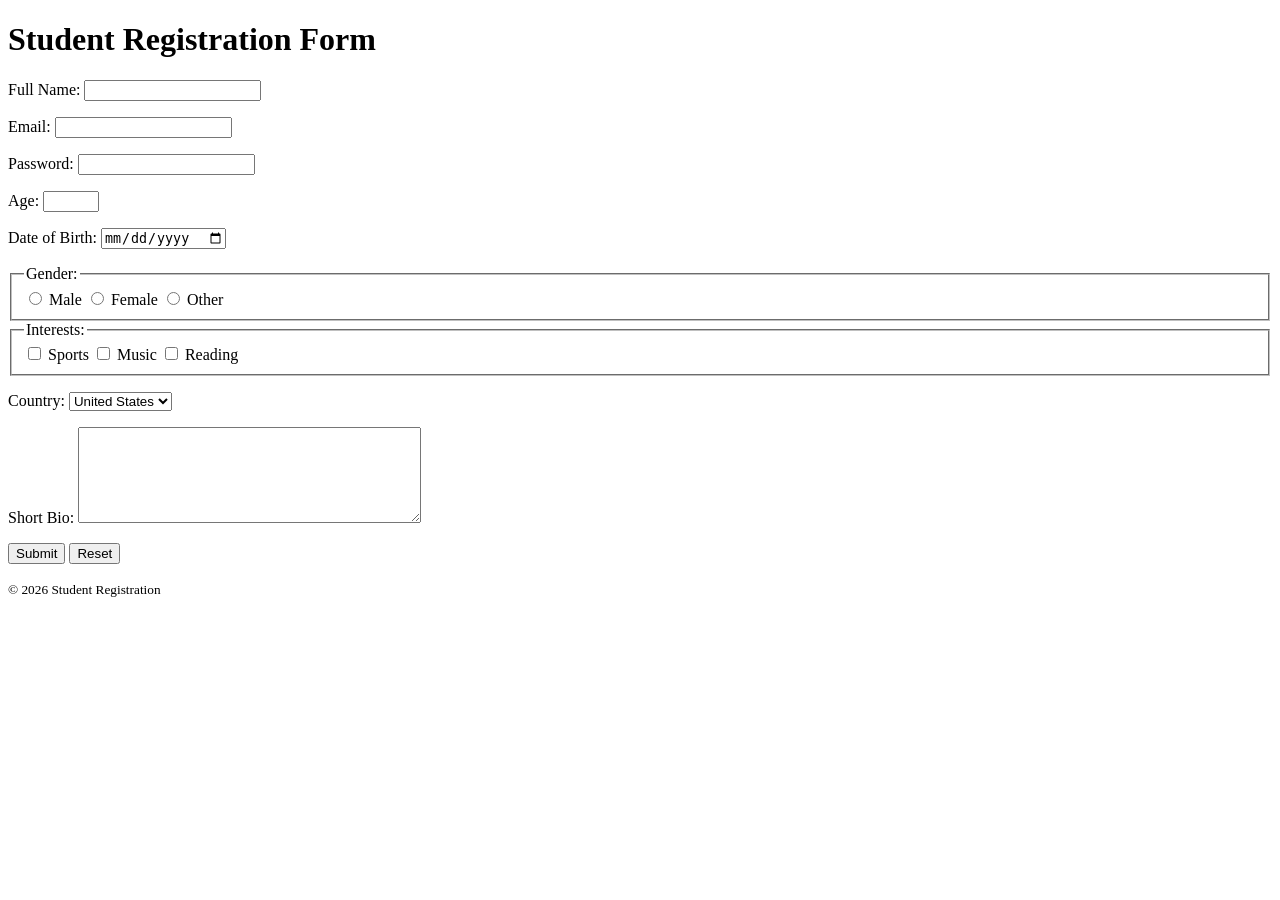
==== index/index.html @ 28150717 "HW html index registration form + favicon" ====
<!doctype html>
<html lang="en">
  <head>
    <meta charset="UTF-8">
    <meta name="viewport" content="width=device-width, initial-scale=1.0">
    <meta name="description" content="Student registration form">
    <title>Student Registration Form</title>
    <link rel="icon" href="favicon.svg" type="image/svg+xml">
  </head>
  <body>
    <header>
      <h1>Student Registration Form</h1>
    </header>

    <main>
      <form action="#" method="post">
        <p>
          <label for="full-name">Full Name:</label>
          <input id="full-name" name="fullName" type="text" autocomplete="name" required>
        </p>

        <p>
          <label for="email">Email:</label>
          <input id="email" name="email" type="email" autocomplete="email" required>
        </p>

        <p>
          <label for="password">Password:</label>
          <input id="password" name="password" type="password" autocomplete="new-password" required>
        </p>

        <p>
          <label for="age">Age:</label>
          <input id="age" name="age" type="number" min="1" max="120">
        </p>

        <p>
          <label for="date-of-birth">Date of Birth:</label>
          <input id="date-of-birth" name="dateOfBirth" type="date">
        </p>

        <fieldset>
          <legend>Gender:</legend>

          <label>
            <input name="gender" type="radio" value="male">
            Male
          </label>

          <label>
            <input name="gender" type="radio" value="female">
            Female
          </label>

          <label>
            <input name="gender" type="radio" value="other">
            Other
          </label>
        </fieldset>

        <fieldset>
          <legend>Interests:</legend>

          <label>
            <input name="interests" type="checkbox" value="sports">
            Sports
          </label>

          <label>
            <input name="interests" type="checkbox" value="music">
            Music
          </label>

          <label>
            <input name="interests" type="checkbox" value="reading">
            Reading
          </label>
        </fieldset>

        <p>
          <label for="country">Country:</label>
          <select id="country" name="country">
            <option value="us">United States</option>
            <option value="ua">Ukraine</option>
            <option value="de">Germany</option>
            <option value="pl">Poland</option>
            <option value="other">Other</option>
          </select>
        </p>

        <p>
          <label for="short-bio">Short Bio:</label>
          <textarea id="short-bio" name="shortBio" rows="6" cols="40"></textarea>
        </p>

        <p>
          <button type="submit">Submit</button>
          <button type="reset">Reset</button>
        </p>
      </form>
    </main>

    <footer>
      <small>&copy; 2026 Student Registration</small>
    </footer>
  </body>
</html>
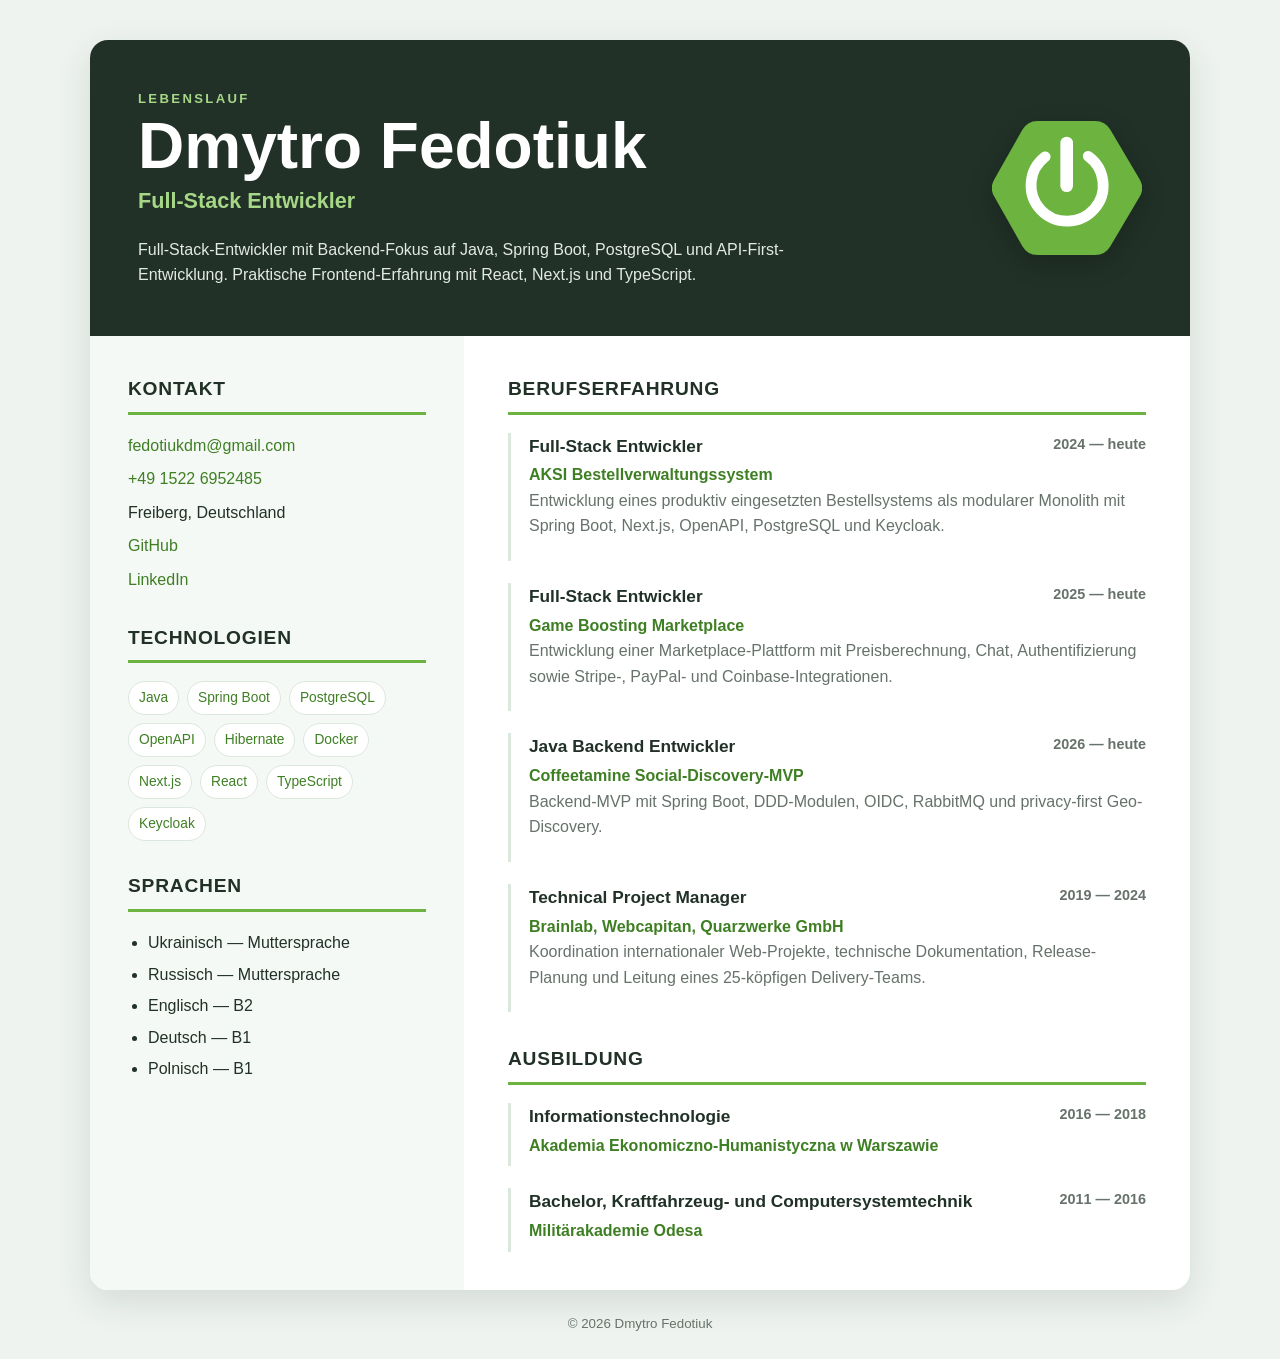
==== commit 160cbc10: "HW html css CV" ====
--- a/index/index.html
+++ b/index/index.html
@@ -1,107 +1,170 @@
 <!doctype html>
-<html lang="en">
+<html lang="de">
   <head>
     <meta charset="UTF-8">
     <meta name="viewport" content="width=device-width, initial-scale=1.0">
-    <meta name="description" content="Student registration form">
-    <title>Student Registration Form</title>
+    <meta
+      name="description"
+      content="Lebenslauf von Dmytro Fedotiuk, Full-Stack Entwickler mit Schwerpunkt Java und Spring Boot."
+    >
+    <title>Dmytro Fedotiuk | CV</title>
     <link rel="icon" href="favicon.svg" type="image/svg+xml">
+    <link rel="stylesheet" href="styles.css">
   </head>
   <body>
-    <header>
-      <h1>Student Registration Form</h1>
-    </header>
+    <main class="cv">
+      <header class="hero">
+        <div class="hero__text">
+          <p class="eyebrow">Lebenslauf</p>
+          <h1>Dmytro Fedotiuk</h1>
+          <p class="job-title">Full-Stack Entwickler</p>
+          <p class="intro">
+            Full-Stack-Entwickler mit Backend-Fokus auf Java, Spring Boot, PostgreSQL und
+            API-First-Entwicklung. Praktische Frontend-Erfahrung mit React, Next.js und
+            TypeScript.
+          </p>
+        </div>
 
-    <main>
-      <form action="#" method="post">
-        <p>
-          <label for="full-name">Full Name:</label>
-          <input id="full-name" name="fullName" type="text" autocomplete="name" required>
-        </p>
+        <img
+          class="hero__logo"
+          src="springboot.svg"
+          alt="Spring Boot Logo"
+          width="190"
+          height="170"
+        >
+      </header>
 
-        <p>
-          <label for="email">Email:</label>
-          <input id="email" name="email" type="email" autocomplete="email" required>
-        </p>
+      <div class="cv__layout">
+        <aside class="sidebar">
+          <section>
+            <h2>Kontakt</h2>
+            <address class="contact-list">
+              <a href="mailto:fedotiukdm@gmail.com">fedotiukdm@gmail.com</a>
+              <a href="tel:+4915226952485">+49 1522 6952485</a>
+              <span>Freiberg, Deutschland</span>
+              <a href="https://github.com/fedotiuk-dm">GitHub</a>
+              <a href="https://linkedin.com/in/fedotiukdm">LinkedIn</a>
+            </address>
+          </section>
 
-        <p>
-          <label for="password">Password:</label>
-          <input id="password" name="password" type="password" autocomplete="new-password" required>
-        </p>
+          <section>
+            <h2>Technologien</h2>
+            <div class="tags">
+              <span>Java</span>
+              <span>Spring Boot</span>
+              <span>PostgreSQL</span>
+              <span>OpenAPI</span>
+              <span>Hibernate</span>
+              <span>Docker</span>
+              <span>Next.js</span>
+              <span>React</span>
+              <span>TypeScript</span>
+              <span>Keycloak</span>
+            </div>
+          </section>
 
-        <p>
-          <label for="age">Age:</label>
-          <input id="age" name="age" type="number" min="1" max="120">
-        </p>
+          <section>
+            <h2>Sprachen</h2>
+            <ul class="simple-list">
+              <li>Ukrainisch — Muttersprache</li>
+              <li>Russisch — Muttersprache</li>
+              <li>Englisch — B2</li>
+              <li>Deutsch — B1</li>
+              <li>Polnisch — B1</li>
+            </ul>
+          </section>
+        </aside>
 
-        <p>
-          <label for="date-of-birth">Date of Birth:</label>
-          <input id="date-of-birth" name="dateOfBirth" type="date">
-        </p>
+        <div class="content">
+          <section>
+            <h2>Berufserfahrung</h2>
 
-        <fieldset>
-          <legend>Gender:</legend>
+            <article class="entry">
+              <div class="entry__heading">
+                <div>
+                  <h3>Full-Stack Entwickler</h3>
+                  <p>AKSI Bestellverwaltungssystem</p>
+                </div>
+                <time>2024 — heute</time>
+              </div>
+              <p>
+                Entwicklung eines produktiv eingesetzten Bestellsystems als modularer Monolith
+                mit Spring Boot, Next.js, OpenAPI, PostgreSQL und Keycloak.
+              </p>
+            </article>
 
-          <label>
-            <input name="gender" type="radio" value="male">
-            Male
-          </label>
+            <article class="entry">
+              <div class="entry__heading">
+                <div>
+                  <h3>Full-Stack Entwickler</h3>
+                  <p>Game Boosting Marketplace</p>
+                </div>
+                <time>2025 — heute</time>
+              </div>
+              <p>
+                Entwicklung einer Marketplace-Plattform mit Preisberechnung, Chat,
+                Authentifizierung sowie Stripe-, PayPal- und Coinbase-Integrationen.
+              </p>
+            </article>
 
-          <label>
-            <input name="gender" type="radio" value="female">
-            Female
-          </label>
+            <article class="entry">
+              <div class="entry__heading">
+                <div>
+                  <h3>Java Backend Entwickler</h3>
+                  <p>Coffeetamine Social-Discovery-MVP</p>
+                </div>
+                <time>2026 — heute</time>
+              </div>
+              <p>
+                Backend-MVP mit Spring Boot, DDD-Modulen, OIDC, RabbitMQ und
+                privacy-first Geo-Discovery.
+              </p>
+            </article>
 
-          <label>
-            <input name="gender" type="radio" value="other">
-            Other
-          </label>
-        </fieldset>
+            <article class="entry">
+              <div class="entry__heading">
+                <div>
+                  <h3>Technical Project Manager</h3>
+                  <p>Brainlab, Webcapitan, Quarzwerke GmbH</p>
+                </div>
+                <time>2019 — 2024</time>
+              </div>
+              <p>
+                Koordination internationaler Web-Projekte, technische Dokumentation,
+                Release-Planung und Leitung eines 25-köpfigen Delivery-Teams.
+              </p>
+            </article>
+          </section>
 
-        <fieldset>
-          <legend>Interests:</legend>
+          <section>
+            <h2>Ausbildung</h2>
 
-          <label>
-            <input name="interests" type="checkbox" value="sports">
-            Sports
-          </label>
+            <article class="entry entry--compact">
+              <div class="entry__heading">
+                <div>
+                  <h3>Informationstechnologie</h3>
+                  <p>Akademia Ekonomiczno-Humanistyczna w Warszawie</p>
+                </div>
+                <time>2016 — 2018</time>
+              </div>
+            </article>
 
-          <label>
-            <input name="interests" type="checkbox" value="music">
-            Music
-          </label>
-
-          <label>
-            <input name="interests" type="checkbox" value="reading">
-            Reading
-          </label>
-        </fieldset>
-
-        <p>
-          <label for="country">Country:</label>
-          <select id="country" name="country">
-            <option value="us">United States</option>
-            <option value="ua">Ukraine</option>
-            <option value="de">Germany</option>
-            <option value="pl">Poland</option>
-            <option value="other">Other</option>
-          </select>
-        </p>
-
-        <p>
-          <label for="short-bio">Short Bio:</label>
-          <textarea id="short-bio" name="shortBio" rows="6" cols="40"></textarea>
-        </p>
-
-        <p>
-          <button type="submit">Submit</button>
-          <button type="reset">Reset</button>
-        </p>
-      </form>
+            <article class="entry entry--compact">
+              <div class="entry__heading">
+                <div>
+                  <h3>Bachelor, Kraftfahrzeug- und Computersystemtechnik</h3>
+                  <p>Militärakademie Odesa</p>
+                </div>
+                <time>2011 — 2016</time>
+              </div>
+            </article>
+          </section>
+        </div>
+      </div>
     </main>
 
     <footer>
-      <small>&copy; 2026 Student Registration</small>
+      <small>&copy; 2026 Dmytro Fedotiuk</small>
     </footer>
   </body>
 </html>
--- a/index/styles.css
+++ b/index/styles.css
@@ -0,0 +1,294 @@
+:root {
+  --green: #6db33f;
+  --green-dark: #3f7f24;
+  --ink: #213127;
+  --muted: #66726a;
+  --paper: #ffffff;
+  --background: #eef3ef;
+  --line: #dce7de;
+}
+
+* {
+  box-sizing: border-box;
+}
+
+body {
+  margin: 0;
+  color: var(--ink);
+  background: var(--background);
+  font-family: Arial, Helvetica, sans-serif;
+  line-height: 1.6;
+}
+
+a {
+  color: var(--green-dark);
+  text-decoration: none;
+  transition: color 0.2s ease, transform 0.2s ease;
+}
+
+a:hover {
+  color: var(--ink);
+  transform: translateX(4px);
+}
+
+.cv {
+  width: min(1100px, calc(100% - 40px));
+  margin: 40px auto 20px;
+  overflow: hidden;
+  background: var(--paper);
+  border-radius: 18px;
+  box-shadow: 0 12px 35px rgb(33 49 39 / 12%);
+}
+
+.hero {
+  display: flex;
+  align-items: center;
+  justify-content: space-between;
+  gap: 40px;
+  padding: 48px;
+  color: white;
+  background: var(--ink);
+}
+
+.hero__text {
+  max-width: 720px;
+}
+
+.eyebrow {
+  margin: 0 0 4px;
+  color: #a6d787;
+  font-size: 0.82rem;
+  font-weight: 700;
+  letter-spacing: 0.18em;
+  text-transform: uppercase;
+}
+
+h1,
+h2,
+h3,
+p {
+  margin-top: 0;
+}
+
+h1 {
+  margin-bottom: 4px;
+  font-size: clamp(2.2rem, 6vw, 4rem);
+  line-height: 1.05;
+}
+
+.job-title {
+  margin-bottom: 18px;
+  color: #a6d787;
+  font-size: 1.35rem;
+  font-weight: 700;
+}
+
+.intro {
+  margin-bottom: 0;
+  color: #e3eae5;
+}
+
+.hero__logo {
+  width: 150px;
+  height: auto;
+  flex: 0 0 auto;
+  filter: drop-shadow(0 8px 12px rgb(0 0 0 / 20%));
+  transition: transform 0.25s ease;
+}
+
+.hero__logo:hover {
+  transform: rotate(5deg) scale(1.05);
+}
+
+.cv__layout {
+  display: flex;
+  align-items: stretch;
+}
+
+.sidebar {
+  display: flex;
+  width: 34%;
+  flex-direction: column;
+  gap: 30px;
+  padding: 38px;
+  background: #f5f9f5;
+}
+
+.content {
+  display: flex;
+  width: 66%;
+  flex-direction: column;
+  gap: 32px;
+  padding: 38px 44px;
+}
+
+h2 {
+  margin-bottom: 18px;
+  padding-bottom: 7px;
+  border-bottom: 3px solid var(--green);
+  font-size: 1.2rem;
+  letter-spacing: 0.04em;
+  text-transform: uppercase;
+}
+
+.contact-list {
+  display: flex;
+  flex-direction: column;
+  gap: 8px;
+  font-style: normal;
+  overflow-wrap: anywhere;
+}
+
+.contact-list a {
+  width: fit-content;
+}
+
+.tags {
+  display: flex;
+  flex-wrap: wrap;
+  gap: 8px;
+}
+
+.tags span {
+  padding: 5px 10px;
+  color: var(--green-dark);
+  background: white;
+  border: 1px solid var(--line);
+  border-radius: 999px;
+  font-size: 0.86rem;
+  transition: color 0.2s ease, background 0.2s ease, transform 0.2s ease;
+}
+
+.tags span:hover {
+  color: white;
+  background: var(--green-dark);
+  transform: translateY(-2px);
+}
+
+.simple-list {
+  margin: 0;
+  padding-left: 20px;
+}
+
+.simple-list li + li {
+  margin-top: 6px;
+}
+
+.entry {
+  padding: 0 0 22px 18px;
+  border-left: 3px solid var(--line);
+  transition: border-color 0.2s ease, transform 0.2s ease;
+}
+
+.entry:hover {
+  border-left-color: var(--green);
+  transform: translateX(5px);
+}
+
+.entry + .entry {
+  margin-top: 22px;
+}
+
+.entry--compact {
+  padding-bottom: 8px;
+}
+
+.entry__heading {
+  display: flex;
+  align-items: flex-start;
+  justify-content: space-between;
+  gap: 20px;
+}
+
+.entry h3 {
+  margin-bottom: 2px;
+  font-size: 1.08rem;
+}
+
+.entry p {
+  margin-bottom: 0;
+  color: var(--muted);
+}
+
+.entry__heading p {
+  color: var(--green-dark);
+  font-weight: 700;
+}
+
+time {
+  flex: 0 0 auto;
+  color: var(--muted);
+  font-size: 0.9rem;
+  font-weight: 700;
+}
+
+footer {
+  padding: 0 20px 24px;
+  color: var(--muted);
+  text-align: center;
+}
+
+@media (max-width: 760px) {
+  .cv {
+    width: min(100% - 24px, 620px);
+    margin-top: 12px;
+  }
+
+  .hero {
+    padding: 34px 28px;
+  }
+
+  .hero__logo {
+    width: 105px;
+  }
+
+  .cv__layout {
+    flex-direction: column;
+  }
+
+  .sidebar,
+  .content {
+    width: 100%;
+    padding: 30px 28px;
+  }
+
+  .sidebar {
+    gap: 24px;
+  }
+}
+
+@media (max-width: 500px) {
+  .hero {
+    flex-direction: column-reverse;
+    align-items: flex-start;
+    gap: 24px;
+  }
+
+  .entry__heading {
+    flex-direction: column;
+    gap: 4px;
+  }
+
+  h1 {
+    font-size: 2.35rem;
+  }
+}
+
+@media print {
+  body {
+    background: white;
+  }
+
+  .cv {
+    width: 100%;
+    margin: 0;
+    box-shadow: none;
+  }
+
+  .entry,
+  .tags span,
+  a,
+  .hero__logo {
+    transition: none;
+  }
+}
